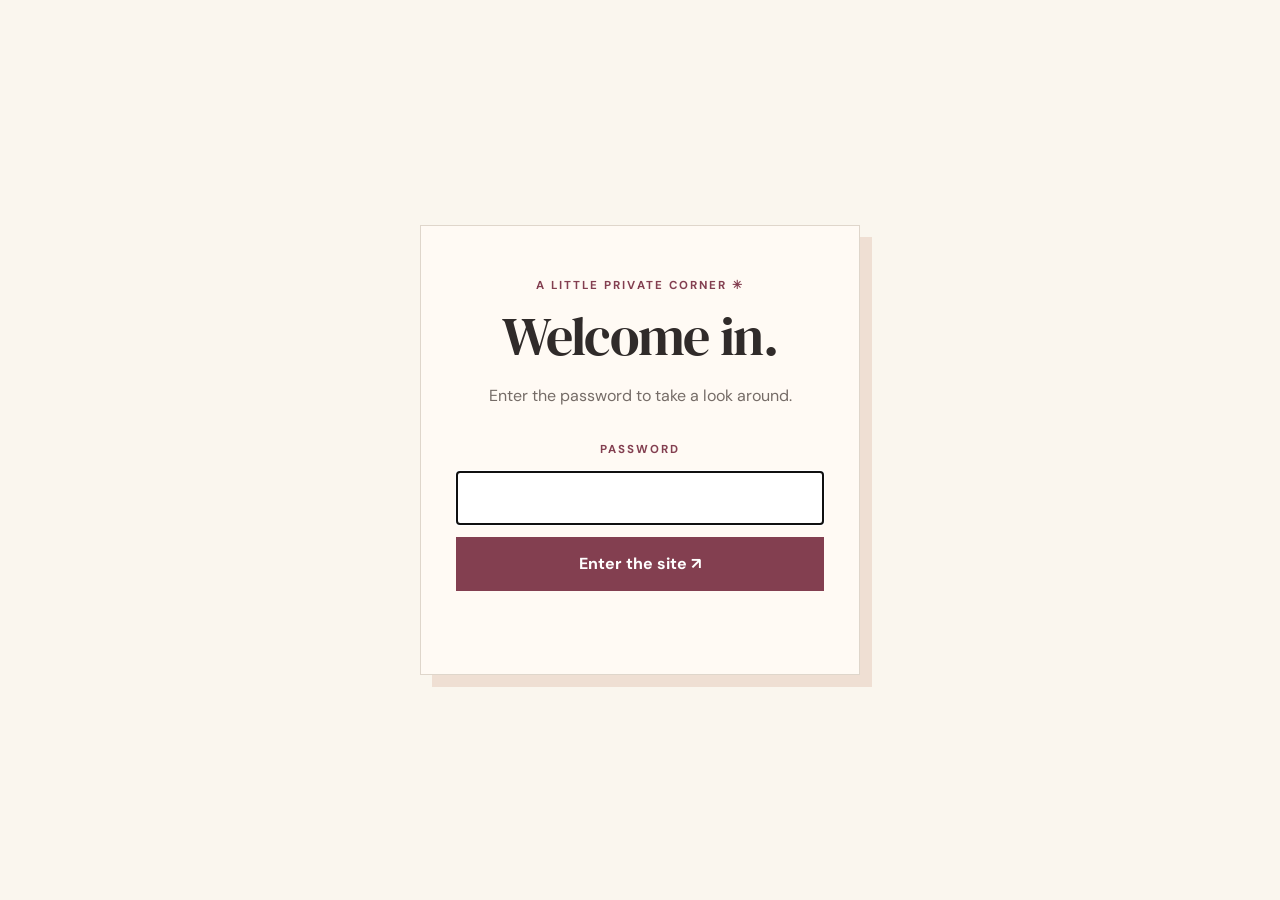
==== index.html @ 53e5d0ff "init" ====
<!doctype html>
<html lang="en" data-root="./"><head><meta charset="utf-8"><meta name="viewport" content="width=device-width, initial-scale=1"><meta name="theme-color" content="#faf6ee"><title>Home · Little Atelier</title><link rel="stylesheet" href="./assets/css/style.css"></head>
<body data-page="home">
<div id="gate" class="gate"><div class="gate-card"><div class="eyebrow">A little private corner ✳</div><h1>Welcome in.</h1><p>Enter the password to take a look around.</p><form id="password-form"><label for="password" class="eyebrow">Password</label><input id="password" type="password" autocomplete="current-password" required autofocus><button class="btn" type="submit">Enter the site ↗</button><div id="error" class="error" role="alert"></div></form></div></div>
<div id="site-shell" class="hidden"><div id="header"></div><main id="main"></main><div id="footer"></div></div>
<script src="./assets/js/config.js"></script><script src="./assets/js/content.js"></script><script src="./assets/js/app.js"></script></body></html>
---- assets/css/style.css ----
@import url('https://fonts.googleapis.com/css2?family=DM+Sans:wght@400;500;600;700&family=DM+Serif+Display:ital@0;1&display=swap');
:root{--paper:#faf6ee;--ink:#302b2a;--wine:#833f50;--peach:#efdfd3;--line:#dfd6cb;--muted:#756c67;--max:1060px}*{box-sizing:border-box}body{margin:0;background:var(--paper);color:var(--ink);font-family:'DM Sans',sans-serif;line-height:1.65}a{color:inherit}button,input{font:inherit}button{cursor:pointer}.site-header{max-width:var(--max);margin:auto;padding:28px 25px;display:flex;align-items:center;justify-content:space-between;gap:20px;border-bottom:1px solid var(--line)}.brand{font-family:'DM Serif Display',serif;font-size:1.65rem;text-decoration:none;letter-spacing:-.03em}.brand span{color:var(--wine)}.nav{display:flex;flex-wrap:wrap;gap:12px 26px}.nav a{text-decoration:none;font-size:.87rem;font-weight:600}.nav a:hover,.nav a[aria-current=page]{color:var(--wine)}main{max-width:var(--max);margin:0 auto;padding:65px 25px 110px}.intro{padding:55px 0 75px;position:relative;border-bottom:1px solid var(--line)}.eyebrow{text-transform:uppercase;letter-spacing:.18em;font-size:.72rem;font-weight:700;color:var(--wine)}h1,h2,h3{font-family:'DM Serif Display',serif;font-weight:400;line-height:1.1;letter-spacing:-.025em}h1{font-size:clamp(3.3rem,8vw,6.6rem);max-width:850px;margin:18px 0}h2{font-size:clamp(2.1rem,5vw,3.5rem);margin:12px 0 20px}h3{font-size:1.6rem}.intro p{font-size:1.13rem;max-width:650px;color:var(--muted)}.sparkle{position:absolute;right:5%;top:45px;color:var(--wine);font-size:4rem;transform:rotate(-12deg)}.content-section{padding:66px 0;border-bottom:1px solid var(--line)}.section-body{max-width:730px;color:var(--muted)}.section-body p{margin:0 0 1em}.section-body a{color:var(--wine)}.feature{background:var(--peach);border-radius:4px;padding:35px;margin-top:25px}.cards{display:grid;grid-template-columns:repeat(auto-fit,minmax(220px,1fr));gap:16px;margin-top:26px}.mini-card{border:1px solid var(--line);background:#fffaf4;padding:25px;border-radius:4px}.mini-card h3{margin:0 0 10px}.mini-card p{color:var(--muted);margin:0}.site-footer{max-width:var(--max);margin:0 auto;padding:25px;border-top:1px solid var(--line);color:var(--muted);font-size:.8rem}.home-empty{min-height:55vh}.gate{position:fixed;inset:0;z-index:100;background:var(--paper);display:flex;align-items:center;justify-content:center;padding:20px}.gate-card{width:min(100%,440px);text-align:center;border:1px solid var(--line);background:#fffaf4;padding:50px 35px;box-shadow:12px 12px 0 var(--peach)}.gate-card h1{font-size:3.4rem;margin:12px 0}.gate-card p{color:var(--muted)}.gate-card form{display:grid;gap:12px;margin-top:30px}.gate-card input{width:100%;padding:13px 15px;border:1px solid var(--line);background:white;border-radius:2px}.btn{border:0;background:var(--wine);color:white;padding:14px 18px;font-weight:700}.btn:hover{filter:brightness(.9)}.error{min-height:1.5em;color:#a12f36;font-size:.85rem}.hidden{display:none!important}.logout{border:0;background:none;color:var(--muted);font-size:.78rem;text-decoration:underline;padding:0}@media(max-width:650px){.site-header{align-items:flex-start;flex-direction:column;padding-top:20px}.nav{gap:10px 18px}.sparkle{right:0;top:0;font-size:2.5rem}.intro{padding:45px 0 55px}.content-section{padding:45px 0}.gate-card{padding:35px 20px}}
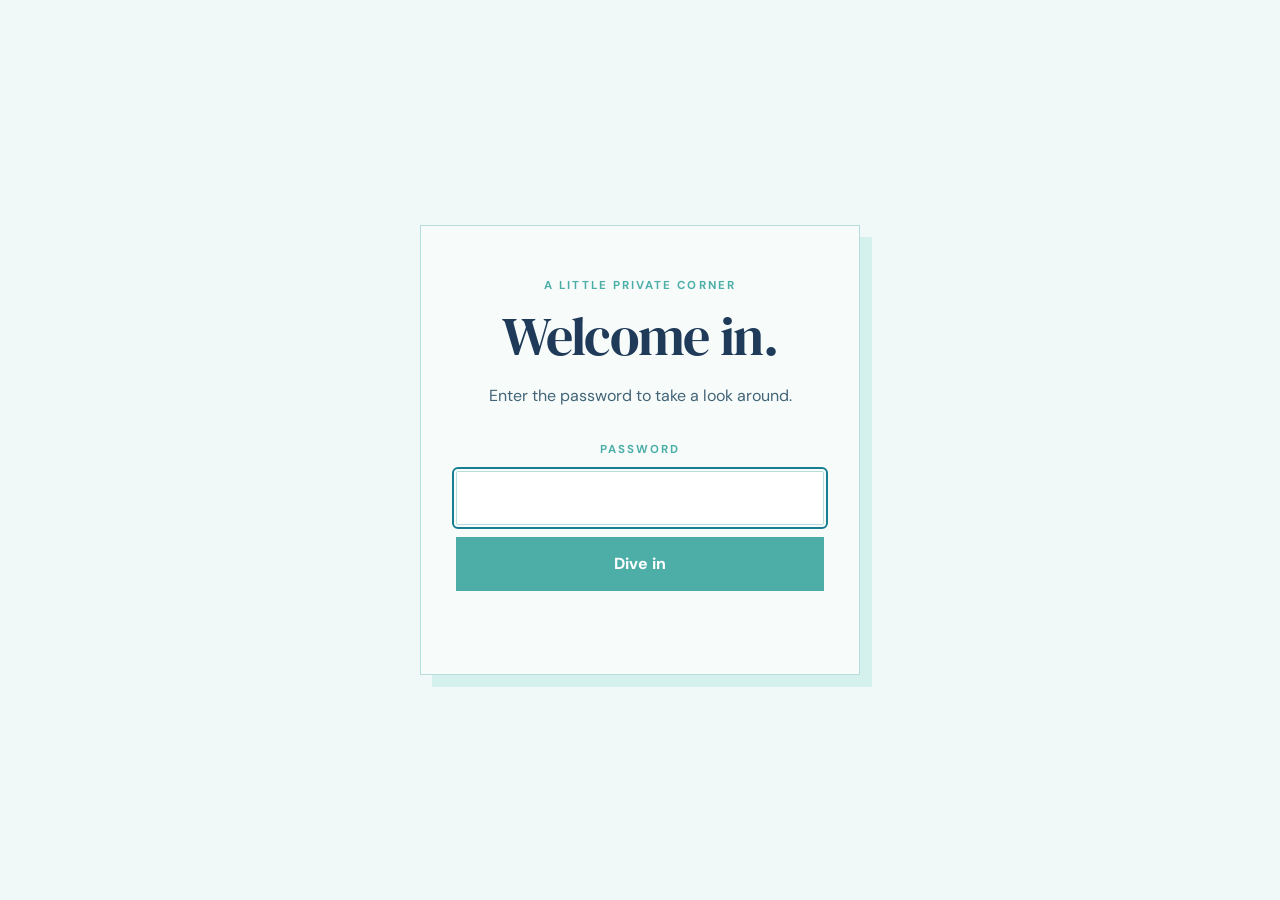
==== commit ee140c84: "update" ====
--- a/index.html
+++ b/index.html
@@ -1,6 +1,35 @@
 <!doctype html>
-<html lang="en" data-root="./"><head><meta charset="utf-8"><meta name="viewport" content="width=device-width, initial-scale=1"><meta name="theme-color" content="#faf6ee"><title>Home · Little Atelier</title><link rel="stylesheet" href="./assets/css/style.css"></head>
+<html lang="en" data-root="./">
+
+<head>
+    <meta charset="utf-8">
+    <meta name="viewport" content="width=device-width, initial-scale=1">
+    <meta name="theme-color" content="#faf6ee">
+    <title>Home</title>
+    <link rel="stylesheet" href="./assets/css/style.css">
+</head>
+
 <body data-page="home">
-<div id="gate" class="gate"><div class="gate-card"><div class="eyebrow">A little private corner ✳</div><h1>Welcome in.</h1><p>Enter the password to take a look around.</p><form id="password-form"><label for="password" class="eyebrow">Password</label><input id="password" type="password" autocomplete="current-password" required autofocus><button class="btn" type="submit">Enter the site ↗</button><div id="error" class="error" role="alert"></div></form></div></div>
-<div id="site-shell" class="hidden"><div id="header"></div><main id="main"></main><div id="footer"></div></div>
-<script src="./assets/js/config.js"></script><script src="./assets/js/content.js"></script><script src="./assets/js/app.js"></script></body></html>+    <div id="gate" class="gate">
+        <div class="gate-card">
+            <div class="eyebrow">A little private corner</div>
+            <h1>Welcome in.</h1>
+            <p>Enter the password to take a look around.</p>
+            <form id="password-form"><label for="password" class="eyebrow">Password</label><input id="password"
+                    type="password" autocomplete="current-password" required autofocus><button class="btn"
+                    type="submit">Dive in</button>
+                <div id="error" class="error" role="alert"></div>
+            </form>
+        </div>
+    </div>
+    <div id="site-shell" class="hidden">
+        <div id="header"></div>
+        <main id="main"></main>
+        <div id="footer"></div>
+    </div>
+    <script src="./assets/js/config.js"></script>
+    <script src="./assets/js/content.js"></script>
+    <script src="./assets/js/app.js"></script>
+</body>
+
+</html>
--- a/assets/css/style.css
+++ b/assets/css/style.css
@@ -1,2 +1,770 @@
 @import url('https://fonts.googleapis.com/css2?family=DM+Sans:wght@400;500;600;700&family=DM+Serif+Display:ital@0;1&display=swap');
-:root{--paper:#faf6ee;--ink:#302b2a;--wine:#833f50;--peach:#efdfd3;--line:#dfd6cb;--muted:#756c67;--max:1060px}*{box-sizing:border-box}body{margin:0;background:var(--paper);color:var(--ink);font-family:'DM Sans',sans-serif;line-height:1.65}a{color:inherit}button,input{font:inherit}button{cursor:pointer}.site-header{max-width:var(--max);margin:auto;padding:28px 25px;display:flex;align-items:center;justify-content:space-between;gap:20px;border-bottom:1px solid var(--line)}.brand{font-family:'DM Serif Display',serif;font-size:1.65rem;text-decoration:none;letter-spacing:-.03em}.brand span{color:var(--wine)}.nav{display:flex;flex-wrap:wrap;gap:12px 26px}.nav a{text-decoration:none;font-size:.87rem;font-weight:600}.nav a:hover,.nav a[aria-current=page]{color:var(--wine)}main{max-width:var(--max);margin:0 auto;padding:65px 25px 110px}.intro{padding:55px 0 75px;position:relative;border-bottom:1px solid var(--line)}.eyebrow{text-transform:uppercase;letter-spacing:.18em;font-size:.72rem;font-weight:700;color:var(--wine)}h1,h2,h3{font-family:'DM Serif Display',serif;font-weight:400;line-height:1.1;letter-spacing:-.025em}h1{font-size:clamp(3.3rem,8vw,6.6rem);max-width:850px;margin:18px 0}h2{font-size:clamp(2.1rem,5vw,3.5rem);margin:12px 0 20px}h3{font-size:1.6rem}.intro p{font-size:1.13rem;max-width:650px;color:var(--muted)}.sparkle{position:absolute;right:5%;top:45px;color:var(--wine);font-size:4rem;transform:rotate(-12deg)}.content-section{padding:66px 0;border-bottom:1px solid var(--line)}.section-body{max-width:730px;color:var(--muted)}.section-body p{margin:0 0 1em}.section-body a{color:var(--wine)}.feature{background:var(--peach);border-radius:4px;padding:35px;margin-top:25px}.cards{display:grid;grid-template-columns:repeat(auto-fit,minmax(220px,1fr));gap:16px;margin-top:26px}.mini-card{border:1px solid var(--line);background:#fffaf4;padding:25px;border-radius:4px}.mini-card h3{margin:0 0 10px}.mini-card p{color:var(--muted);margin:0}.site-footer{max-width:var(--max);margin:0 auto;padding:25px;border-top:1px solid var(--line);color:var(--muted);font-size:.8rem}.home-empty{min-height:55vh}.gate{position:fixed;inset:0;z-index:100;background:var(--paper);display:flex;align-items:center;justify-content:center;padding:20px}.gate-card{width:min(100%,440px);text-align:center;border:1px solid var(--line);background:#fffaf4;padding:50px 35px;box-shadow:12px 12px 0 var(--peach)}.gate-card h1{font-size:3.4rem;margin:12px 0}.gate-card p{color:var(--muted)}.gate-card form{display:grid;gap:12px;margin-top:30px}.gate-card input{width:100%;padding:13px 15px;border:1px solid var(--line);background:white;border-radius:2px}.btn{border:0;background:var(--wine);color:white;padding:14px 18px;font-weight:700}.btn:hover{filter:brightness(.9)}.error{min-height:1.5em;color:#a12f36;font-size:.85rem}.hidden{display:none!important}.logout{border:0;background:none;color:var(--muted);font-size:.78rem;text-decoration:underline;padding:0}@media(max-width:650px){.site-header{align-items:flex-start;flex-direction:column;padding-top:20px}.nav{gap:10px 18px}.sparkle{right:0;top:0;font-size:2.5rem}.intro{padding:45px 0 55px}.content-section{padding:45px 0}.gate-card{padding:35px 20px}}
+
+/* ==========================================================
+   01. DESIGN TOKENS
+   ========================================================== */
+:root {
+    /* Base ocean palette */
+    --sea-mist: #F1F9F8;
+    --ocean-deep: #203B59;
+    --tidal-blue: #177F91;
+    --shallow-water: #D4F1ED;
+    --sea-glass: #59BDB7;
+    --ocean-slate: #426477;
+
+    /* Surfaces and details */
+    --surface-light: #F7FCFB;
+    --surface-white: #FFFFFF;
+    --border-blue: #B7DDDD;
+    --sunlit-water: #E4F8F5;
+    --deep-water-haze: #EAF5F4;
+    --error-red: #A12F36;
+    --button-text: #FFFFFF;
+
+    /* Underwater illustration accents */
+    --water-glow: #43DCD8;
+    --lagoon-turquoise: #23B6B1;
+    --shark-shadow: #354D72;
+    --underwater-violet: #625B83;
+
+    /* Editorial accent */
+    --editorial-highlight: #4DAEA8;
+
+    /* Semantic colors */
+    --paper: var(--sea-mist);
+    --ink: var(--ocean-deep);
+    --accent: var(--tidal-blue);
+    --feature-background: var(--shallow-water);
+    --line: var(--border-blue);
+    --muted: var(--ocean-slate);
+    --card-background: var(--surface-light);
+    --gate-background: var(--sea-mist);
+    --input-background: var(--surface-white);
+    --input-text: var(--ocean-deep);
+    --focus-color: var(--tidal-blue);
+    --error-color: var(--error-red);
+    --shadow-color: var(--shallow-water);
+    --gradient-highlight: var(--sunlit-water);
+    --gradient-middle: var(--sea-mist);
+    --gradient-base: var(--deep-water-haze);
+
+    /* Layout */
+    --max: 1060px;
+    --reading-width: 730px;
+}
+
+/* ==========================================================
+   02. GLOBAL BASE
+   ========================================================== */
+* {
+    box-sizing: border-box;
+}
+
+body {
+    margin: 0;
+    background-color: var(--paper);
+    background-image:
+        radial-gradient(
+            ellipse at 85% 5%,
+            rgba(67, 220, 216, 0.12) 0%,
+            transparent 45%
+        ),
+        radial-gradient(
+            ellipse at 10% 75%,
+            rgba(35, 182, 177, 0.06) 0%,
+            transparent 50%
+        ),
+        linear-gradient(
+            90deg,
+            #FFFFFF 0%,
+            #FFFFFF 45%,
+            #F7FCFB 65%,
+            var(--sea-mist) 80%,
+            var(--deep-water-haze) 100%
+        );
+    color: var(--ink);
+    font-family: 'DM Sans', sans-serif;
+    line-height: 1.65;
+}
+
+a {
+    color: inherit;
+}
+
+button,
+input {
+    font: inherit;
+}
+
+button {
+    cursor: pointer;
+}
+
+.hidden {
+    display: none !important;
+}
+
+/* ==========================================================
+   03. TYPOGRAPHY AND INLINE FORMATTING
+   ========================================================== */
+h1,
+h2,
+h3 {
+    font-family: 'DM Serif Display', serif;
+    font-weight: 400;
+    line-height: 1.1;
+    letter-spacing: -.025em;
+}
+
+h1 {
+    font-size: clamp(3.3rem, 8vw, 6.6rem);
+    max-width: 850px;
+    margin: 18px 0;
+}
+
+h2 {
+    font-size: clamp(2.1rem, 5vw, 3.5rem);
+    margin: 12px 0 20px;
+}
+
+h3 {
+    font-size: 1.6rem;
+}
+
+.eyebrow {
+    text-transform: uppercase;
+    letter-spacing: .18em;
+    font-size: .72rem;
+    font-weight: 700;
+    color: var(--editorial-highlight);
+}
+
+.text-accent {
+    color: var(--editorial-highlight);
+    font-weight: 600;
+}
+
+.text-cursive {
+    font-family: 'DM Serif Display', serif;
+    font-style: italic;
+}
+
+.text-underline {
+    text-decoration: underline;
+    text-decoration-color: var(--sea-glass);
+    text-decoration-thickness: 2px;
+    text-underline-offset: 4px;
+}
+
+strong {
+    font-weight: 700;
+}
+
+del {
+    opacity: 0.65;
+}
+
+/* ==========================================================
+   04. HEADER AND NAVIGATION
+   ========================================================== */
+.site-header {
+    max-width: var(--max);
+    margin: 0 auto;
+    padding: 24px 25px;
+    display: flex;
+    align-items: center;
+    justify-content: space-between;
+    gap: 32px;
+    border-bottom: 1px solid var(--line);
+}
+
+.brand {
+    font-family: 'DM Serif Display', serif;
+    font-size: 1.65rem;
+    letter-spacing: -.03em;
+    line-height: 1.2;
+    text-decoration: none;
+    white-space: nowrap;
+    color: var(--ink);
+}
+
+.brand span {
+    color: var(--editorial-highlight);
+}
+
+.nav {
+    display: flex;
+    align-items: center;
+    justify-content: flex-end;
+    flex-wrap: nowrap;
+    gap: 26px;
+}
+
+.nav a {
+    display: inline-flex;
+    align-items: center;
+    font-family: 'DM Sans', sans-serif;
+    font-size: .87rem;
+    font-weight: 600;
+    line-height: 1.4;
+    color: var(--ink);
+    text-decoration: none;
+    white-space: nowrap;
+    transition: color .2s ease;
+}
+
+.nav a:hover,
+.nav a[aria-current="page"] {
+    color: var(--editorial-highlight);
+}
+
+.issue-picker {
+    appearance: none;
+    -webkit-appearance: none;
+    font-family: 'DM Sans', sans-serif;
+    font-size: .87rem;
+    font-weight: 600;
+    line-height: 1.4;
+    color: var(--ink);
+    background-color: transparent;
+    border: 1px solid var(--line);
+    border-radius: 4px;
+    padding: 10px 34px 10px 14px;
+    cursor: pointer;
+    min-height: 42px;
+    background-image:
+        linear-gradient(45deg, transparent 50%, var(--ink) 50%),
+        linear-gradient(135deg, var(--ink) 50%, transparent 50%);
+    background-position:
+        calc(100% - 17px) 50%,
+        calc(100% - 12px) 50%;
+    background-size: 5px 5px;
+    background-repeat: no-repeat;
+    transition: border-color .2s ease, color .2s ease;
+}
+
+.issue-picker:hover {
+    border-color: var(--editorial-highlight);
+    color: var(--editorial-highlight);
+}
+
+.issue-picker:focus-visible {
+    outline: 2px solid var(--editorial-highlight);
+    outline-offset: 3px;
+}
+
+.nav-divider {
+    width: 1px;
+    height: 22px;
+    background: var(--line);
+    flex-shrink: 0;
+}
+
+.logout {
+    display: inline-flex;
+    align-items: center;
+    justify-content: center;
+    width: 38px;
+    height: 38px;
+    padding: 0;
+    border: 1px solid transparent;
+    border-radius: 50%;
+    background: transparent;
+    color: var(--muted);
+    font-family: 'DM Sans', sans-serif;
+    font-size: .8rem;
+    font-weight: 500;
+    line-height: 1.4;
+    text-decoration: none;
+    white-space: nowrap;
+    cursor: pointer;
+    transition: color .2s ease, background-color .2s ease, border-color .2s ease;
+}
+
+.lock-icon {
+    width: 21px;
+    height: 21px;
+    display: block;
+    transition: transform .2s ease;
+}
+
+.logout:hover {
+    color: var(--editorial-highlight);
+    background: var(--shallow-water);
+    border-color: var(--line);
+    text-decoration: underline;
+}
+
+.logout:hover .lock-icon {
+    transform: scale(1.08);
+}
+
+.logout:focus-visible {
+    outline: 2px solid var(--editorial-highlight);
+    outline-offset: 3px;
+}
+
+/* ==========================================================
+   05. NEWSLETTER LAYOUT AND SECTIONS
+   ========================================================== */
+main {
+    max-width: var(--max);
+    margin: 0 auto;
+    padding: 65px 25px 110px;
+}
+
+body:not([data-page="home"]) main {
+    max-width: calc(var(--reading-width) + 50px);
+}
+
+.intro {
+    padding: 55px 0 75px;
+    position: relative;
+    border-bottom: 1px solid var(--line);
+}
+
+.intro,
+.content-section,
+.intro p,
+.section-body {
+    width: 100%;
+    max-width: 100%;
+}
+
+.intro h1 {
+    max-width: 100%;
+    font-size: clamp(2.8rem, 6vw, 5rem);
+}
+
+.intro p {
+    font-size: 1.13rem;
+    color: var(--muted);
+}
+
+.content-section {
+    padding: 66px 0;
+    border-bottom: 1px solid var(--line);
+}
+
+.content-section h2 {
+    font-size: clamp(2rem, 4vw, 3rem);
+}
+
+.section-body {
+    color: var(--muted);
+}
+
+.section-body p {
+    margin: 0 0 1em;
+}
+
+.section-body a {
+    color: var(--editorial-highlight);
+}
+
+.feature {
+    background: var(--feature-background);
+    border-radius: 4px;
+    padding: 35px;
+    margin-top: 25px;
+}
+
+.cards {
+    display: grid;
+    grid-template-columns: repeat(auto-fit, minmax(220px, 1fr));
+    gap: 16px;
+    margin-top: 26px;
+}
+
+.mini-card {
+    border: 1px solid var(--line);
+    background: var(--card-background);
+    padding: 25px;
+    border-radius: 4px;
+}
+
+.mini-card h3 {
+    margin: 0 0 10px;
+}
+
+.mini-card p {
+    color: var(--muted);
+    margin: 0;
+}
+
+/* ==========================================================
+   06. SONG OF THE ISSUE / SPOTIFY EMBED
+   ========================================================== */
+.song-card-embed {
+    display: flex;
+    flex-direction: column;
+    align-items: stretch;
+    gap: 18px;
+    padding: 26px;
+    background: var(--shallow-water);
+    border: 1px solid var(--border-blue);
+    border-radius: 12px;
+}
+
+.song-card-embed .song-details {
+    width: 100%;
+}
+
+.song-card-embed .song-details h3 {
+    margin-bottom: 5px;
+}
+
+.spotify-player {
+    display: block;
+    width: 100%;
+    height: 152px;
+    border: 0;
+    border-radius: 12px;
+}
+
+/* Retained song styles for compatibility with other card variants. */
+.song-artwork {
+    flex: 0 0 100px;
+    width: 100px;
+    height: 100px;
+    display: flex;
+    align-items: center;
+    justify-content: center;
+    background: var(--ocean-deep);
+    border-radius: 8px;
+    color: var(--sea-glass);
+    font-size: 52px;
+    font-family: 'DM Serif Display', serif;
+}
+
+.song-details {
+    min-width: 0;
+}
+
+.song-label {
+    display: block;
+    margin-bottom: 9px;
+    color: var(--tidal-blue);
+    font-size: 10px;
+    font-weight: 700;
+    letter-spacing: 0.13em;
+}
+
+.song-details h3 {
+    margin: 0 0 4px;
+    font-family: 'DM Serif Display', serif;
+    font-size: clamp(23px, 3vw, 30px);
+    line-height: 1.2;
+    color: var(--ocean-deep);
+}
+
+.song-artist {
+    margin: 0;
+    color: var(--ocean-slate);
+    font-size: 15px;
+}
+
+.song-mood {
+    margin: 12px 0 0;
+    color: var(--ocean-slate);
+    font-size: 14px;
+    font-style: italic;
+}
+
+.song-description {
+    margin-top: 18px;
+}
+
+.song-button {
+    display: inline-flex;
+    align-items: center;
+    gap: 10px;
+    margin-top: 18px;
+    padding: 12px 20px;
+    background: var(--tidal-blue);
+    color: #FFFFFF;
+    border-radius: 999px;
+    text-decoration: none;
+    font-size: 14px;
+    font-weight: 600;
+    transition: background 0.2s ease, transform 0.2s ease;
+}
+
+.song-button:hover {
+    background: var(--ocean-deep);
+    transform: translateY(-2px);
+}
+
+/* ==========================================================
+   07. HOMEPAGE AND SHARK ILLUSTRATION
+   ========================================================== */
+.home-empty {
+    min-height: calc(100vh - 100px);
+    background-image: url('../images/pinterest_swimming_sharks.jpg');
+    background-size: cover;
+    background-position: center;
+    background-repeat: no-repeat;
+    border-radius: 6px;
+    display: flex;
+    align-items: center;
+    justify-content: center;
+    padding: 40px 24px;
+}
+
+body[data-page="home"] main {
+    max-width: none;
+    padding: 0;
+}
+
+body[data-page="home"] .home-empty {
+    min-height: calc(100vh - 100px);
+    border-radius: 0;
+}
+
+.home-welcome {
+    width: 100%;
+    max-width: 560px;
+    padding: 48px 42px;
+    background: rgba(241, 249, 248, 0.88);
+    backdrop-filter: blur(12px);
+    -webkit-backdrop-filter: blur(12px);
+    border: 1px solid rgba(255, 255, 255, 0.7);
+    border-radius: 12px;
+    box-shadow: 0 16px 55px rgba(32, 59, 89, 0.16);
+    text-align: center;
+}
+
+.home-welcome-eyebrow {
+    display: block;
+    margin-bottom: 18px;
+    font-size: 11px;
+    font-weight: 700;
+    letter-spacing: 0.18em;
+    text-transform: uppercase;
+    color: var(--tidal-blue);
+}
+
+.home-welcome h1 {
+    margin: 0 0 20px;
+    font-family: 'DM Serif Display', serif;
+    font-size: clamp(32px, 4vw, 48px);
+    line-height: 1.15;
+    color: var(--ocean-deep);
+}
+
+.home-welcome p {
+    margin: 0 auto 30px;
+    max-width: 440px;
+    font-size: 16px;
+    line-height: 1.8;
+    color: var(--ocean-slate);
+}
+
+.home-welcome-button {
+    display: inline-flex;
+    align-items: center;
+    justify-content: center;
+    gap: 12px;
+    padding: 14px 24px;
+    background: var(--tidal-blue);
+    color: #FFFFFF;
+    border-radius: 999px;
+    text-decoration: none;
+    font-size: 14px;
+    font-weight: 600;
+    transition: background 0.2s ease, transform 0.2s ease;
+}
+
+.home-welcome-button:hover {
+    background: var(--ocean-deep);
+    transform: translateY(-2px);
+}
+
+/* ==========================================================
+   08. PASSWORD GATE AND FORMS
+   ========================================================== */
+.gate {
+    position: fixed;
+    inset: 0;
+    z-index: 100;
+    background: var(--gate-background);
+    display: flex;
+    align-items: center;
+    justify-content: center;
+    padding: 20px;
+}
+
+.gate-card {
+    width: min(100%, 440px);
+    text-align: center;
+    border: 1px solid var(--line);
+    background: var(--card-background);
+    padding: 50px 35px;
+    box-shadow: 12px 12px 0 var(--shadow-color);
+}
+
+.gate-card h1 {
+    font-size: 3.4rem;
+    margin: 12px 0;
+}
+
+.gate-card p {
+    color: var(--muted);
+}
+
+.gate-card form {
+    display: grid;
+    gap: 12px;
+    margin-top: 30px;
+}
+
+.gate-card input {
+    width: 100%;
+    padding: 13px 15px;
+    border: 1px solid var(--line);
+    background: var(--input-background);
+    color: var(--input-text);
+    border-radius: 2px;
+}
+
+.gate-card input:focus {
+    outline: 2px solid var(--focus-color);
+    outline-offset: 2px;
+}
+
+.btn {
+    border: 0;
+    background: var(--editorial-highlight);
+    color: var(--button-text);
+    padding: 14px 18px;
+    font-weight: 700;
+}
+
+.btn:hover {
+    filter: brightness(.9);
+}
+
+.error {
+    min-height: 1.5em;
+    color: var(--error-color);
+    font-size: .85rem;
+}
+
+/* ==========================================================
+   09. FOOTER (CURRENTLY HIDDEN)
+   ========================================================== */
+.site-footer {
+    max-width: var(--max);
+    margin: 0 auto;
+    padding: 25px;
+    border-top: 1px solid var(--line);
+    color: var(--muted);
+    font-size: .8rem;
+    display: none;
+}
+
+body[data-page="home"] footer {
+    display: none;
+}
+
+/* ==========================================================
+   10. RESPONSIVE ADJUSTMENTS
+   ========================================================== */
+@media (max-width: 850px) {
+    .site-header {
+        flex-direction: column;
+        align-items: flex-start;
+        gap: 20px;
+        padding: 22px 25px;
+    }
+
+    .nav {
+        width: 100%;
+        justify-content: flex-start;
+        flex-wrap: wrap;
+        gap: 16px 22px;
+    }
+}
+
+@media (max-width: 650px) {
+    .site-header {
+        padding-top: 20px;
+    }
+
+    .nav {
+        gap: 10px 18px;
+    }
+
+    .sparkle {
+        right: 0;
+        top: 0;
+        font-size: 2.5rem;
+    }
+
+    .intro {
+        padding: 45px 0 55px;
+    }
+
+    .content-section {
+        padding: 45px 0;
+    }
+
+    .gate-card {
+        padding: 35px 20px;
+    }
+}
+
+@media (max-width: 600px) {
+    .song-card-embed {
+        padding: 18px;
+        gap: 14px;
+    }
+
+    .song-card {
+        gap: 16px;
+        padding: 18px;
+    }
+
+    .song-artwork {
+        flex-basis: 72px;
+        width: 72px;
+        height: 72px;
+        font-size: 38px;
+    }
+
+    .song-label {
+        font-size: 9px;
+    }
+
+    .home-empty {
+        padding: 24px 16px;
+    }
+
+    .home-welcome {
+        padding: 36px 24px;
+    }
+
+    .home-welcome p {
+        font-size: 15px;
+    }
+}
+
+@media (max-width: 480px) {
+    .brand {
+        font-size: 1.5rem;
+        white-space: normal;
+    }
+
+    .nav {
+        gap: 14px 18px;
+    }
+
+    .issue-picker {
+        padding: 8px 30px 8px 12px;
+        min-height: 38px;
+    }
+
+    .nav-divider {
+        display: none;
+    }
+}
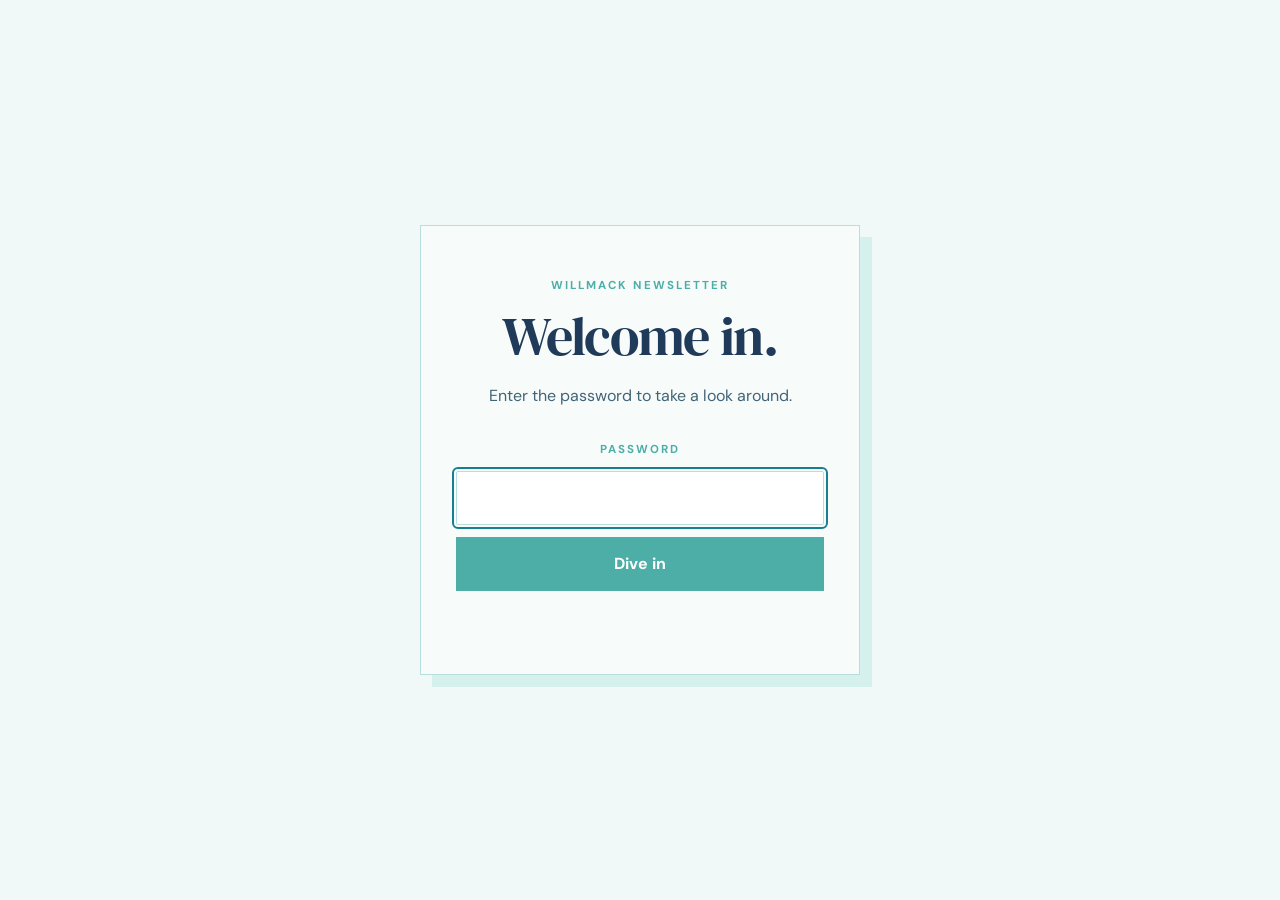
==== commit 229d9483: "update" ====
--- a/index.html
+++ b/index.html
@@ -5,14 +5,15 @@
     <meta charset="utf-8">
     <meta name="viewport" content="width=device-width, initial-scale=1">
     <meta name="theme-color" content="#faf6ee">
-    <title>Home</title>
+    <title>WillMack Newsletter</title>
+    <link rel="icon" href="data:image/svg+xml,%3Csvg xmlns='http://www.w3.org/2000/svg' viewBox='0 0 100 100'%3E%3Ctext y='.9em' font-size='90'%3E🦈%3C/text%3E%3C/svg%3E">
     <link rel="stylesheet" href="./assets/css/style.css">
 </head>
 
 <body data-page="home">
     <div id="gate" class="gate">
         <div class="gate-card">
-            <div class="eyebrow">A little private corner</div>
+            <div class="eyebrow">WillMack Newsletter</div>
             <h1>Welcome in.</h1>
             <p>Enter the password to take a look around.</p>
             <form id="password-form"><label for="password" class="eyebrow">Password</label><input id="password"
--- a/assets/css/style.css
+++ b/assets/css/style.css
@@ -1,4 +1,5 @@
 @import url('https://fonts.googleapis.com/css2?family=DM+Sans:wght@400;500;600;700&family=DM+Serif+Display:ital@0;1&display=swap');
+@import url('https://fonts.googleapis.com/css2?family=Caveat:wght@400;500;600;700&display=swap');
 
 /* ==========================================================
    01. DESIGN TOKENS
@@ -164,6 +165,24 @@
     opacity: 0.65;
 }
 
+
+
+/* Handwritten signature in regular text sections */
+
+.handwritten-signature {
+    display: inline-block;
+
+    font-family: 'Caveat', cursive;
+    font-size: 2.4rem;
+    font-weight: 700;
+    line-height: 1.3;
+
+    color: var(--tidal-blue);
+
+    transform: rotate(-2deg);
+}
+
+
 /* ==========================================================
    04. HEADER AND NAVIGATION
    ========================================================== */
@@ -392,6 +411,781 @@
     margin: 0;
 }
 
+
+
+/* ==========================================
+   BOOK EXCERPTS
+   ========================================== */
+
+
+.excerpt-card {
+    margin-top: 26px;
+    padding: 32px 36px;
+
+    /* Almost-white notebook paper */
+    background-color: #FFFFFF;
+
+    /* Very faint horizontal notebook lines */
+    background-image: repeating-linear-gradient(
+        to bottom,
+        transparent 0px,
+        transparent 31px,
+        rgba(89, 189, 183, 0.10) 32px,
+        transparent 33px
+    );
+
+    border: 1px solid rgba(183, 221, 221, 0.65);
+    border-radius: 8px;
+}
+
+
+/* Excerpt text — same typography as regular paragraphs */
+
+.excerpt-text {
+    padding-left: 24px;
+    border-left: 3px solid var(--sea-glass);
+
+    font-family: 'DM Sans', sans-serif;
+    font-size: 1rem;
+    font-weight: 400;
+    font-style: normal;
+    line-height: 1.65;
+
+    color: var(--muted);
+}
+
+.excerpt-text p {
+    margin: 0 0 1em;
+    font-weight: 400;
+    font-style: normal;
+}
+
+.excerpt-text p:last-child {
+    margin-bottom: 0;
+}
+
+/* Book attribution */
+
+
+.excerpt-source {
+    display: flex;
+    flex-direction: column;
+    gap: 3px;
+
+    margin-bottom: 28px;
+    padding-bottom: 18px;
+
+    border-bottom: 1px solid var(--border-blue);
+
+    font-family: 'DM Sans', sans-serif;
+}
+
+
+.excerpt-book {
+    color: var(--ocean-deep);
+    font-size: 15px;
+    font-weight: 700;
+}
+
+.excerpt-author {
+    color: var(--ocean-slate);
+    font-size: 13px;
+}
+
+.excerpt-location {
+    color: var(--tidal-blue);
+    font-size: 12px;
+    font-style: italic;
+}
+
+/* Mobile */
+
+@media (max-width: 600px) {
+    .excerpt-card {
+        padding: 22px 18px;
+    }
+
+    .excerpt-text {
+        padding-left: 16px;
+    }
+}
+
+
+
+/* ==========================================
+   BOOK RECOMMENDATIONS
+   ========================================== */
+
+.book-list {
+    display: flex;
+    flex-direction: column;
+    gap: 24px;
+    margin-top: 28px;
+}
+
+/* Individual recommendation */
+
+
+
+
+/* ==========================================
+   BOOK CARDS — LITTLE HARDCOVERS
+   ========================================== */
+
+
+/* ==========================================
+   BOOK CARDS — HARDCOVER EDITION
+   ========================================== */
+
+.book-list {
+    display: flex;
+    flex-direction: column;
+    gap: 36px;
+    margin-top: 28px;
+
+    /* Space for the book spines and page edges */
+    padding: 6px 14px 16px 12px;
+}
+
+/* The book itself */
+
+.book-card {
+    position: relative;
+    isolation: isolate;
+
+    padding: 40px 42px 40px 52px;
+
+    /* Warm, subtly illuminated book cover */
+    background:
+        radial-gradient(
+            ellipse at 100% 0%,
+            rgba(89, 189, 183, 0.13),
+            transparent 58%
+        ),
+        linear-gradient(
+            135deg,
+            #FFFFFF 0%,
+            #FFFEFA 65%,
+            #F6FAF7 100%
+        );
+
+    /* Thick hardcover spine */
+    border: 1px solid #A9CECE;
+    border-left: 15px solid #438F96;
+    border-radius: 7px 13px 13px 7px;
+
+    /* Cover depth + layered page edges */
+    box-shadow:
+        inset 7px 0 10px -8px rgba(32, 59, 89, 0.40),
+
+        /* Cream-colored pages */
+        3px 3px 0 -1px #FFFDF5,
+        5px 5px 0 -1px #E5E3D9,
+        7px 7px 0 -1px #FFFDF5,
+        9px 9px 0 -1px #D6DDD7,
+
+        /* Shadow on the desk */
+        10px 16px 28px rgba(32, 59, 89, 0.12);
+
+    transition:
+        transform 0.3s ease,
+        box-shadow 0.3s ease;
+}
+
+/* Spine groove + decorative binding bands */
+
+
+/* ==========================================
+   TURQUOISE SPINE + WRAPAROUND METAL RINGS
+   ========================================== */
+
+.book-card {
+    overflow: visible;
+}
+
+
+/* ==========================================
+   REALISTIC METAL RING BINDING
+   ========================================== */
+
+.book-card::before {
+    content: "";
+    position: absolute;
+
+    top: 0;
+    bottom: 0;
+
+    /* Rings protrude beyond the book's edge */
+    left: -23px;
+    width: 36px;
+
+    pointer-events: none;
+    z-index: 2;
+
+    background:
+        /*
+         * Rounded wire loops.
+         * The elliptical highlights give the rings
+         * a curved, three-dimensional appearance.
+         */
+        radial-gradient(
+            ellipse 9px 9px at 8px 32px,
+            transparent 45%,
+            #607F8D 50%,
+            #EAF4F6 64%,
+            #FFFFFF 73%,
+            transparent 80%
+        ) left top / 36px 64px repeat-y,
+
+        /* Bright metallic upper highlight */
+        repeating-linear-gradient(
+            to bottom,
+            transparent 0px,
+            transparent 27px,
+            #FFFFFF 28px,
+            #DDE9EC 29px,
+            #819EAB 31px,
+            #F8FCFD 33px,
+            #607F8D 35px,
+            transparent 37px,
+            transparent 64px
+        ) left top / 36px 100% no-repeat,
+
+        /* Small shadows beneath each ring */
+        repeating-linear-gradient(
+            to bottom,
+            transparent 0px,
+            transparent 36px,
+            rgba(32, 59, 89, 0.20) 38px,
+            transparent 41px,
+            transparent 64px
+        ) 8px top / 15px 100% no-repeat,
+
+        /* Original turquoise spine */
+        linear-gradient(
+            to right,
+            #2E727D 0%,
+            #438F96 35%,
+            #65AEB0 65%,
+            #327A84 100%
+        ) 8px top / 15px 100% no-repeat;
+}
+
+
+
+/* Embossed border on the front cover */
+
+.book-card::after {
+    content: "";
+    position: absolute;
+
+    inset: 13px 13px 13px 18px;
+
+    border: 1px solid rgba(67, 143, 150, 0.24);
+    border-radius: 3px 8px 8px 3px;
+
+    box-shadow:
+        inset 0 0 0 4px rgba(255, 255, 255, 0.35),
+        0 0 0 3px rgba(67, 143, 150, 0.05);
+
+    pointer-events: none;
+}
+
+/* Lift the book from the shelf */
+
+.book-card:hover {
+    transform: translateY(-5px) rotate(-0.4deg);
+
+    box-shadow:
+        inset 7px 0 10px -8px rgba(32, 59, 89, 0.40),
+
+        4px 5px 0 -1px #FFFDF5,
+        7px 7px 0 -1px #E5E3D9,
+        10px 10px 0 -1px #FFFDF5,
+        13px 13px 0 -1px #D6DDD7,
+
+        16px 24px 38px rgba(32, 59, 89, 0.17);
+}
+
+/* Make sure all content sits above the cover detailing */
+
+.book-card > * {
+    position: relative;
+    z-index: 1;
+}
+
+/* Mobile adjustments */
+
+@media (max-width: 600px) {
+    .book-list {
+        gap: 30px;
+        padding: 4px 12px 14px 6px;
+    }
+
+    .book-card {
+        padding: 30px 24px 30px 30px;
+        border-left-width: 11px;
+    }
+
+    .book-card::before {
+        left: -11px;
+        width: 11px;
+    }
+
+    .book-card::after {
+        inset: 9px 9px 9px 12px;
+    }
+}
+
+/* Respect reduced-motion preferences */
+
+@media (prefers-reduced-motion: reduce) {
+    .book-card {
+        transition: none;
+    }
+
+    .book-card:hover {
+        transform: none;
+    }
+}
+
+
+
+
+/* Title, author and rating */
+
+.book-header {
+    display: flex;
+    align-items: flex-start;
+    justify-content: space-between;
+    gap: 24px;
+}
+
+.book-heading {
+    flex: 1;
+    min-width: 0;
+}
+
+.book-heading h3 {
+    margin: 0 0 6px;
+
+    font-family: 'DM Serif Display', serif;
+    font-size: clamp(1.5rem, 3vw, 2rem);
+    line-height: 1.2;
+
+    color: var(--ocean-deep);
+}
+
+.book-author {
+    color: var(--ocean-slate);
+    font-size: 14px;
+}
+
+
+/* AO3-style content rating */
+
+.book-rating {
+    display: flex;
+    align-items: flex-start;
+    flex-shrink: 0;
+}
+
+.book-rating-badge {
+    display: inline-flex;
+    align-items: center;
+    justify-content: center;
+
+    min-width: 36px;
+    height: 36px;
+    padding: 0 10px;
+
+    background: var(--sunlit-water);
+    border: 1px solid var(--border-blue);
+    border-radius: 6px;
+
+    color: var(--tidal-blue);
+    font-family: 'DM Sans', sans-serif;
+    font-size: 14px;
+    font-weight: 700;
+}
+
+
+/* Summary */
+
+.book-summary {
+    margin-top: 22px;
+
+    color: var(--muted);
+    font-size: 1rem;
+    line-height: 1.65;
+}
+
+.book-summary p {
+    margin: 0 0 1em;
+}
+
+.book-summary p:last-child {
+    margin-bottom: 0;
+}
+
+/* Tags */
+
+.book-tags {
+    display: flex;
+    flex-wrap: wrap;
+    gap: 8px;
+
+    margin-top: 22px;
+}
+
+.book-tag {
+    display: inline-block;
+    padding: 5px 12px;
+
+    background: var(--sunlit-water);
+    border-radius: 999px;
+
+    color: var(--tidal-blue);
+    font-size: 12px;
+    font-weight: 600;
+}
+
+
+/* Actual archive warnings — muted red */
+
+.book-tag-warning {
+    background: #F8E6E5;
+    border: 1px solid #E8B8B5;
+    color: #A34B4B;
+}
+
+/* No warnings / creator chose not to warn — white */
+
+.book-tag-warning-neutral {
+    background: #FFFFFF;
+    border: 1px solid var(--border-blue);
+    color: var(--ocean-slate);
+}
+
+
+/* Word count */
+
+.book-wordcount {
+    margin-top: 22px;
+
+    color: var(--muted);
+    font-size: 13px;
+}
+
+.book-meta-label {
+    margin-right: 10px;
+
+    color: var(--ink);
+    font-weight: 700;
+}
+
+/* Content warnings */
+
+.book-warnings {
+    margin-top: 22px;
+    padding: 16px 18px;
+
+    background: rgba(212, 241, 237, 0.35);
+    border-left: 3px solid var(--sea-glass);
+    border-radius: 3px;
+}
+
+.book-warnings strong {
+    display: block;
+    margin-bottom: 5px;
+
+    color: var(--ocean-deep);
+    font-size: 12px;
+    font-weight: 700;
+}
+
+.book-warnings p {
+    margin: 0;
+
+    color: var(--muted);
+    font-size: 13px;
+    line-height: 1.6;
+}
+
+/* EPUB download button */
+
+.book-download {
+    display: inline-flex;
+    align-items: center;
+    justify-content: center;
+    gap: 12px;
+
+    margin-top: 26px;
+    padding: 12px 20px;
+
+    background: var(--tidal-blue);
+    border-radius: 999px;
+
+    color: var(--button-text);
+    text-decoration: none;
+    font-size: 14px;
+    font-weight: 600;
+
+    transition:
+        background 0.2s ease,
+        transform 0.2s ease;
+}
+
+.book-download:hover {
+    background: var(--ocean-deep);
+    transform: translateY(-2px);
+}
+
+.book-download:focus-visible {
+    outline: 2px solid var(--editorial-highlight);
+    outline-offset: 4px;
+}
+
+/* Mobile */
+
+@media (max-width: 600px) {
+    .book-card {
+        padding: 24px 20px;
+    }
+
+    .book-header {
+        flex-direction: column;
+        gap: 12px;
+    }
+
+    .book-rating {
+        align-items: flex-start;
+    }
+
+    .book-download {
+        width: 100%;
+    }
+}
+
+
+
+/* ==========================================
+   HANDWRITTEN NOTE PAPER
+   ========================================== */
+
+.notes-paper {
+    position: relative;
+    isolation: isolate;
+
+    margin: 34px 8px 18px 4px;
+    padding: 38px 48px 36px 70px;
+
+    background-color: #FFFEFA;
+
+    /* Faint ruled notebook paper */
+    background-image:
+        repeating-linear-gradient(
+            to bottom,
+            transparent 0px,
+            transparent 35px,
+            rgba(89, 189, 183, 0.16) 36px,
+            transparent 37px
+        );
+
+    border: 1px solid #DCE7E3;
+    border-radius: 2px;
+
+    box-shadow:
+        3px 4px 0 #F1F5EF,
+        5px 7px 0 #DCE7E3,
+        9px 14px 26px rgba(32, 59, 89, 0.09);
+
+    transform: rotate(-0.6deg);
+}
+
+/* Notebook's vertical margin line */
+
+.notes-paper::before {
+    content: "";
+    position: absolute;
+
+    top: 0;
+    bottom: 0;
+    left: 47px;
+
+    width: 1px;
+    background: rgba(201, 119, 124, 0.35);
+
+    pointer-events: none;
+}
+
+/* Little punched holes along the left */
+
+.notes-paper::after {
+    content: "";
+    position: absolute;
+
+    top: 28px;
+    bottom: 28px;
+    left: 13px;
+    width: 14px;
+
+    background:
+        radial-gradient(
+            circle,
+            #EAF5F4 0 4px,
+            #D5DFDA 4.5px,
+            transparent 5.5px
+        ) center top / 14px 78px repeat-y;
+
+    pointer-events: none;
+}
+
+/* Small heading written on the page */
+
+.notes-label {
+    margin-bottom: 22px;
+
+    font-family: 'DM Sans', sans-serif;
+    font-size: 10px;
+    font-weight: 700;
+    letter-spacing: 0.16em;
+    text-transform: uppercase;
+
+    color: var(--tidal-blue);
+}
+
+/* Handwritten text */
+
+.notes-content {
+    position: relative;
+    z-index: 1;
+
+    font-family: 'Caveat', cursive;
+    font-size: clamp(1.55rem, 3vw, 1.9rem);
+    font-weight: 500;
+    line-height: 1.4;
+
+    color: #294A62;
+}
+
+.notes-entry {
+    margin: 0 0 20px;
+}
+
+.notes-entry:last-child {
+    margin-bottom: 0;
+}
+
+/* Different kinds of handwritten thoughts */
+
+.notes-emphasis {
+    font-size: 1.2em;
+    font-weight: 700;
+    color: var(--tidal-blue);
+
+    transform: rotate(-1deg);
+}
+
+.notes-small {
+    font-size: 0.82em;
+    color: var(--ocean-slate);
+}
+
+.notes-crossed {
+    text-decoration: line-through;
+    text-decoration-color: rgba(161, 47, 54, 0.65);
+    text-decoration-thickness: 2px;
+}
+
+.notes-highlight {
+    display: table;
+    max-width: 100%;
+
+    padding: 0 8px;
+
+    background: rgba(212, 241, 237, 0.75);
+    border-radius: 2px;
+
+    transform: rotate(0.5deg);
+}
+
+/* Optional doodles */
+
+.notes-doodles {
+    display: flex;
+    flex-wrap: wrap;
+    justify-content: flex-end;
+    align-items: center;
+    gap: 16px;
+
+    margin-top: 12px;
+
+    color: var(--sea-glass);
+    font-family: 'Caveat', cursive;
+    font-size: 2.1rem;
+    line-height: 1;
+}
+
+.notes-doodle:nth-child(odd) {
+    transform: rotate(-15deg);
+}
+
+.notes-doodle:nth-child(even) {
+    transform: rotate(12deg);
+}
+
+.notes-doodle-heart {
+    color: #C98791;
+}
+
+.notes-doodle-arrow {
+    font-size: 2.7rem;
+}
+
+.notes-doodle-question {
+    color: var(--tidal-blue);
+    font-size: 1.6rem;
+}
+
+/* Optional handwritten signature */
+
+.notes-signature {
+    margin-top: 20px;
+
+    font-family: 'Caveat', cursive;
+    font-size: 1.6rem;
+    text-align: right;
+
+    color: var(--tidal-blue);
+}
+
+/* Mobile */
+
+@media (max-width: 600px) {
+    .notes-paper {
+        margin: 26px 4px 16px 2px;
+        padding: 30px 22px 30px 44px;
+
+        transform: rotate(-0.3deg);
+    }
+
+    .notes-paper::before {
+        left: 32px;
+    }
+
+    .notes-paper::after {
+        left: 7px;
+        width: 10px;
+    }
+
+    .notes-content {
+        font-size: 1.55rem;
+    }
+}
+
+
+
 /* ==========================================================
    06. SONG OF THE ISSUE / SPOTIFY EMBED
    ========================================================== */
